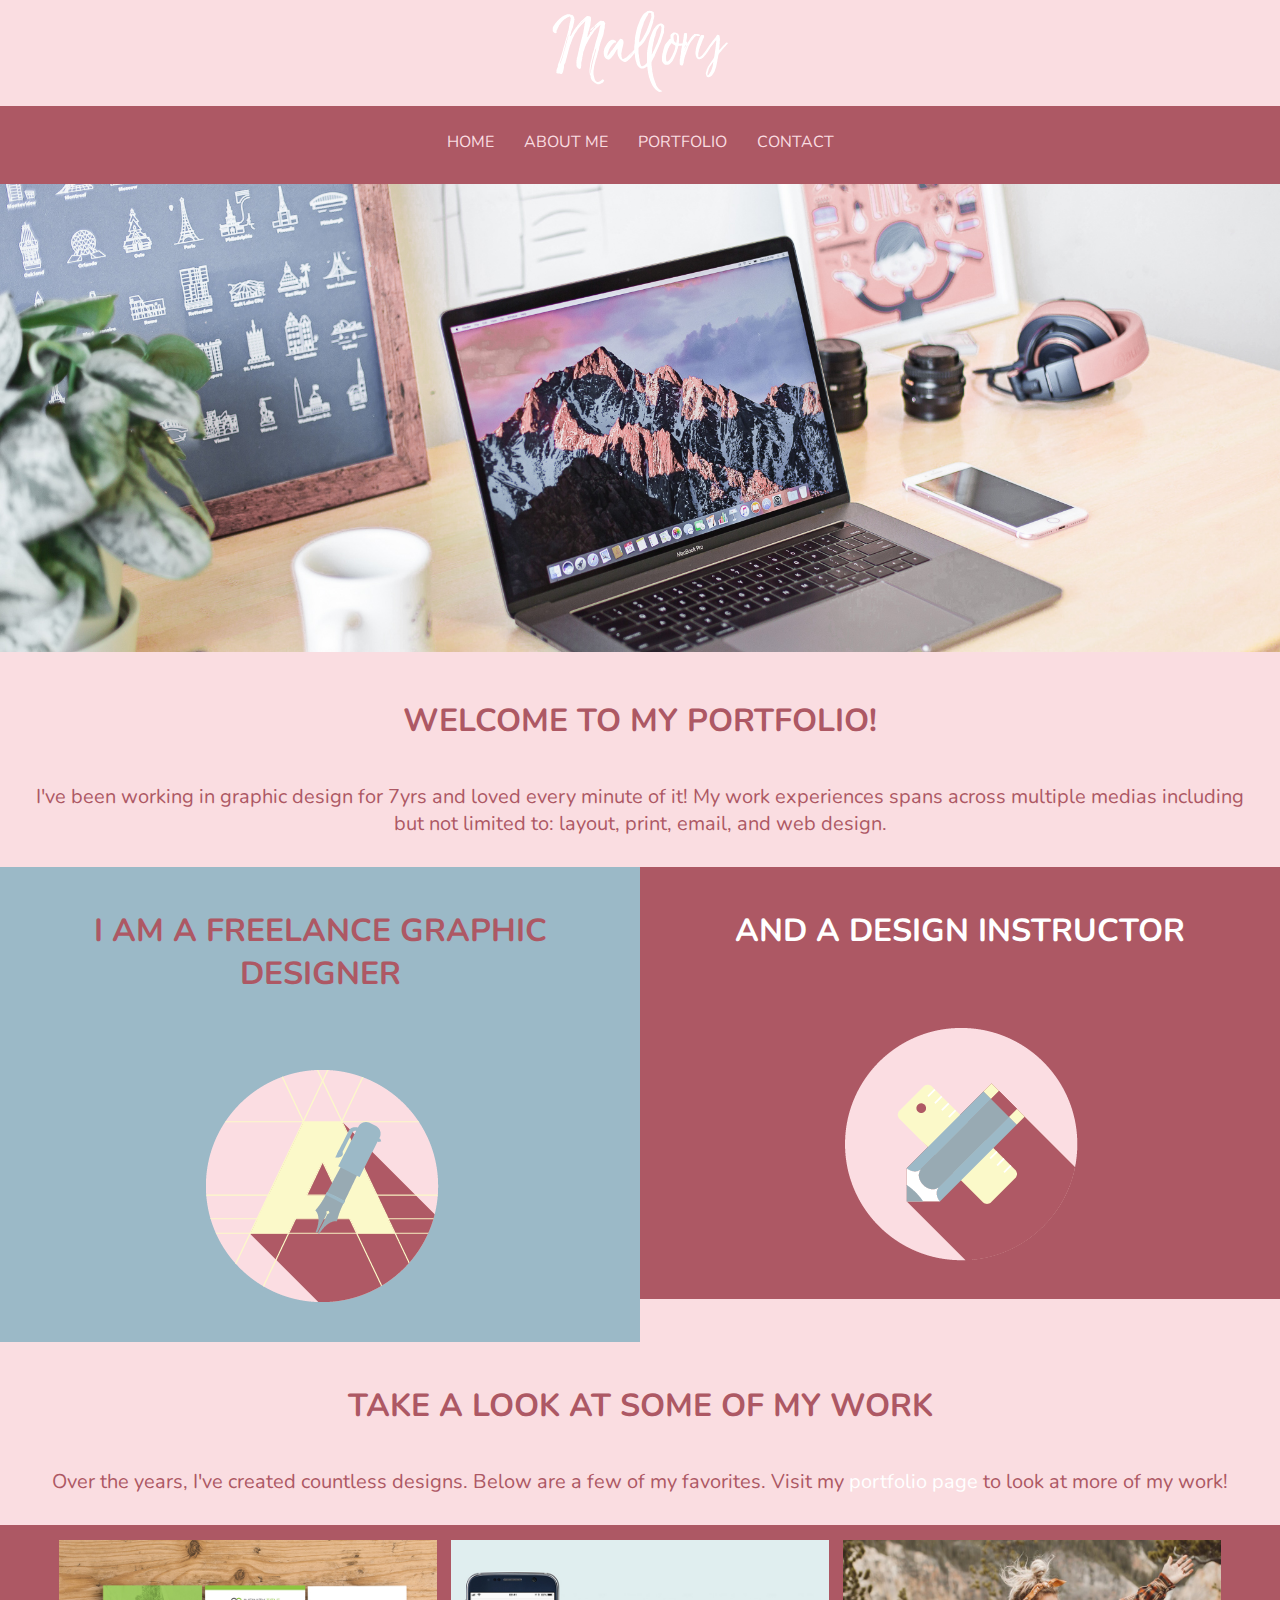
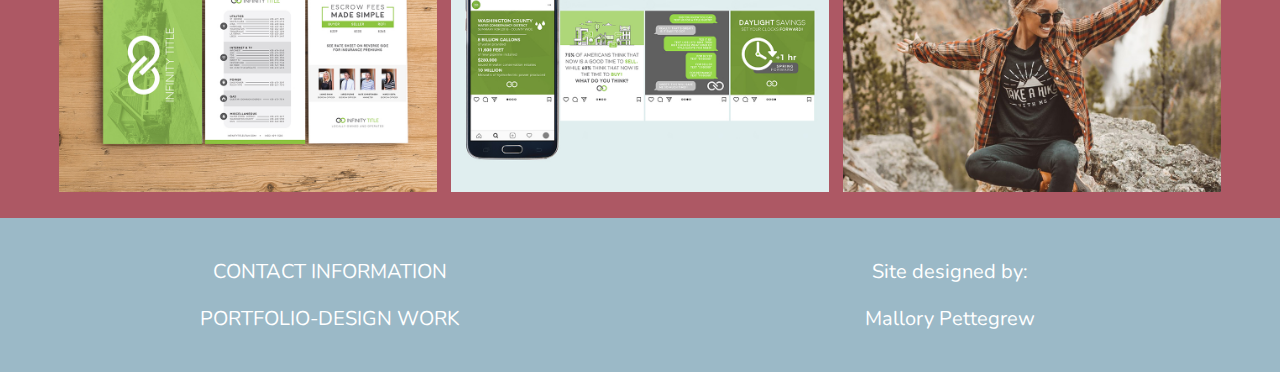
==== index.html @ 2af307a2 "Add files via upload" ====
<!DOCTYPE html>
<html>
    
<head>
    <title>Mallory's Design Portfolio</title>
    <meta charset="UTF-8">
    <meta name="description" content ="Beautiful graphic designs.">
    <meta name="keywords" content="graphic, design, freelance, photography">
    <link rel="stylesheet" type="text/css" href="css/stylesheet.css">
    <link href="https://fonts.googleapis.com/css?family=Nunito&display=swap" rel="stylesheet">
    <meta name="viewport" content="width=device-width, initial-scale=1.0">
</head>
    
<body>
    <img src="img/mallory-01.png" alt="logo">
    
    <nav>
        <ul>
            <li><a href="contact.html">CONTACT</a></li>
            <li><a href="portfolio.html">PORTFOLIO</a></li>
            <li><a href="about.html">ABOUT ME</a></li>
            <li><a href="index.html">HOME</a></li>

        </ul>
    </nav>
    
    <img src="img/header.png" alt="header" style="width:100%">
    
    <h1>WELCOME TO MY PORTFOLIO!</h1>
    <p id="intro">I've been working in graphic design for 7yrs and loved every minute of it! My work experiences spans across multiple medias including but not limited to: layout, print, email, and web design.</p>
    
    <div class="row">
        <div class="column">
            <h1>I AM A FREELANCE GRAPHIC DESIGNER</h1>
            <img src="img/columnicons-02.png" alt="column1" style="max-width:300px">
        </div>

        <div class="column2">
            <h1 class="header1">AND A DESIGN INSTRUCTOR</h1>
            <img src="img/columnicons-01.png" alt="column2" style="max-width:300px">
        </div>
    </div>
    
    <h1>TAKE A LOOK AT SOME OF MY WORK</h1>
    <p id="intro2">Over the years, I've created countless designs. Below are a few of my favorites. Visit my <a href="portfolio.html">portfolio page</a> to look at more of my work!</p>

    <div id="container">

        <div class="gallery">
        <a href="img/portfolio-1.jpg" target="_blank"><img src="img/portfolio-1.jpg" alt="portfolio" width="900px" height="600px">
        </a></div>
        
        <div class="gallery">
        <a href="img/portfolio-2.jpg" target="_blank"><img src="img/portfolio-2.jpg" alt="portfolio" width="900px" height="600px">
        </a></div>

        <div class="gallery">  
        <a href="img/portfolio-3.jpg" target="_blank"><img src="img/portfolio-3.jpg" alt="portfolio" width="900px" height="600px">
        </a></div>

    </div>
    
    <footer>
        <div class="row">
            <div class="column">
            <p>CONTACT INFORMATION</p>
            <p><a href="portfolio.html">PORTFOLIO-DESIGN WORK</a></p>
            </div>
            
            <div class="column">
            <p>Site designed by:</p>
            <p>Mallory Pettegrew</p>
            </div>
        </div>
    </footer>
    
</body>    
</html>
---- css/stylesheet.css ----
body{
	background-color:#fadde1;
	margin: 0 auto;
	padding: 0;
	text-align: center;
	color:#ffffff;
	font-family:"Nunito", sans-serif;
}

h1{
	color:#ad5864;
	padding:20px;
}

p{
	font-size:125%;
}

nav{
	background-color:#ad5864;
}

ul{
	display:inline-block;
	list-style-type:none;
	margin:0 auto;
	padding:10px;
	width:auto;
}

li{
	float:right;
}

li a{
	display:block;
	color:#fadde1;
	text-align:center;
	padding:15px;
	text-decoration:none;
}

li a:hover{
	background-color:#9bb9c7;
}

p#intro{
	color:#ad5864;
	padding:0px 30px 10px 30px;
}

p#intro2{
	color:#ad5864;
	padding: 0px 10px 10px 10px;
}

p a{
	color:#ffffff;
	text-decoration:none;
}

.column{
	background-color:#9bb9c7;
	float:left;
	width:50%;
}

.column2{
	background-color:#ad5864;
	float:left;
	width:50%;
}

.row:after{
	content:"";
	display:table;
	clear:both;
}

.header1{
	color:#ffffff;
}

#container{
	background-color:#ad5864;
	padding:10px;
}

div.gallery{
	display:inline-block;
	padding:5px;
	padding-bottom:10px;
	margin:auto;
	width:30%;
}

div.gallery:hover{
	opacity:0.5;
}

div.gallery img{
	width:100%;
	height:auto;
}

footer{
	display:block;
	background-color:#9bb9c7;
	padding:20px;
}

.contact-column{
	background-color:#9bb9c7;
	float:left;
	width:50%;
}

.contact-column2{
	background-color:#ad5864;
	float:left;
	width:50%;
}

p.contact-column{
	font-size:125%;
}

p.contact-column2{
	font-size:125%;
}

#aboutpic{
	width:100%;
	max-width:600px;
}

@media screen and (max-width:600px){
	.column{
		width:100%;
	}
	.column2{
		width:100%;
	}
	.contact-column{
		width:100%;
	}
	.contact-column2{
		width:100%;
	}
	div.gallery{
		width:100%;
	}
}
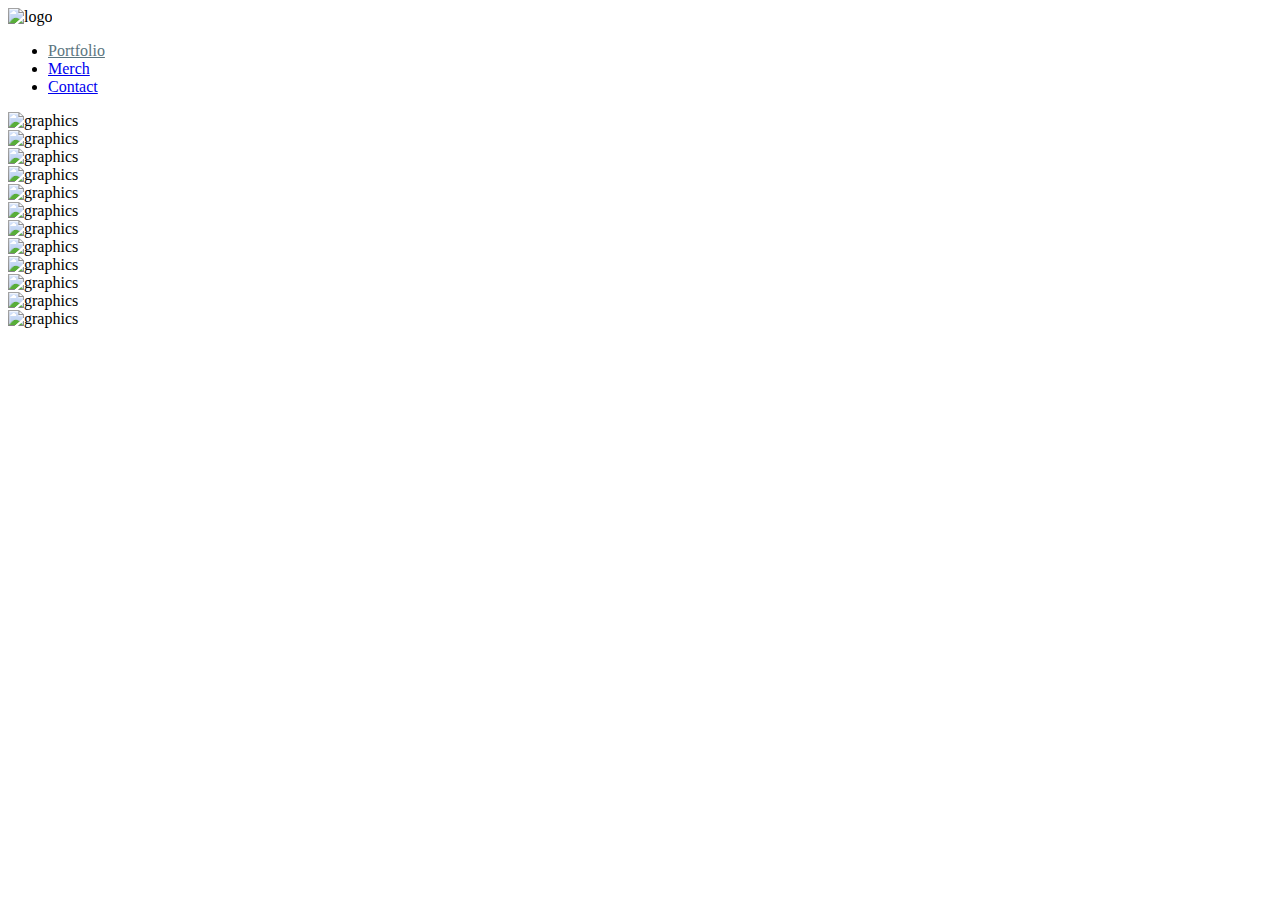
==== commit ce279fd5: "Add files via upload" ====
--- a/index.html
+++ b/index.html
@@ -2,76 +2,114 @@
 <html>
     
 <head>
-    <title>Mallory's Design Portfolio</title>
+    <title>Nathan's Design Portfolio</title>
     <meta charset="UTF-8">
-    <meta name="description" content ="Beautiful graphic designs.">
+    <meta name="description" content ="Cool and interesting graphic designs.">
     <meta name="keywords" content="graphic, design, freelance, photography">
     <link rel="stylesheet" type="text/css" href="css/stylesheet.css">
-    <link href="https://fonts.googleapis.com/css?family=Nunito&display=swap" rel="stylesheet">
+    <!-- <link href="https://fonts.googleapis.com/css?family=IM+Fell+Great+Primer&display=swap" rel="stylesheet"> -->
+    <link href="https://fonts.googleapis.com/css?family=Roboto+Condensed&display=swap" rel="stylesheet">
+<!--     <link href="https://fonts.googleapis.com/css?family=Lato&display=swap" rel="stylesheet"> --> 
     <meta name="viewport" content="width=device-width, initial-scale=1.0">
 </head>
-    
+
+<!--Colors
+    #fff9f3 : Off White
+    #262626 : Off Black
+    #e88813 : Orange
+    #9e6d6b : LowSat Red
+    #5b7580 : LowSat Blue
+    #bf8862 : LowSat Orange
+-->
+ 
 <body>
-    <img src="img/mallory-01.png" alt="logo">
-    
-    <nav>
+
+    <nav class="fixedNav">
+    <img class="navLogo" src="img/iconLogo.png" alt="logo">
         <ul>
-            <li><a href="contact.html">CONTACT</a></li>
-            <li><a href="portfolio.html">PORTFOLIO</a></li>
-            <li><a href="about.html">ABOUT ME</a></li>
-            <li><a href="index.html">HOME</a></li>
-
+            <li><a href="index.html" style="color:#5b7580">Portfolio</a></li>
+            <li><a href="merch.html">Merch</a></li>
+            <li><a href="contact.html">Contact</a></li>
         </ul>
     </nav>
-    
-    <img src="img/header.png" alt="header" style="width:100%">
-    
-    <h1>WELCOME TO MY PORTFOLIO!</h1>
-    <p id="intro">I've been working in graphic design for 7yrs and loved every minute of it! My work experiences spans across multiple medias including but not limited to: layout, print, email, and web design.</p>
-    
-    <div class="row">
-        <div class="column">
-            <h1>I AM A FREELANCE GRAPHIC DESIGNER</h1>
-            <img src="img/columnicons-02.png" alt="column1" style="max-width:300px">
+
+<!--     <div id="containerLight">  -->   
+<!--         <img class="homelogo" src="img/MTLogo.png" alt="logo" style="width:200px"> -->
+
+        <!-- <h1>Nathan Miller</h1>
+        <p id="intro">Creatively influenced by video game culture and educated to industry standards. <br> My goal is to help people pull their ideas out of the creative abyss and into the world.</p> -->
+       
+<!--     </div> -->
+    <div class="lowContentWrapper">
+        <div class="containerLightPageTop">
+            <!-- <div class="gallery">
+            <a href="graphics.html" target="_blank"><img src="img/fox1.jpg" alt="graphics">
+            </a></div> -->
+            <div class="gallery">
+            <img src="img/portfolioApocalypse.jpg" alt="graphics">
+            </div>
+
+            <div class="gallery">
+            <img src="img/portfolioInvisible.jpg" alt="graphics">
+            </div>
+
+            <div class="gallery">
+            <img src="img/portfolioRestore.jpg" alt="graphics">
+            </div>
+
+            <div class="gallery">
+            <img src="img/portfolioFox1.jpg" alt="graphics">
+            </div> 
+
+            <div class="gallery">
+            <img src="img/portfolioFox2.jpg" alt="graphics">
+            </div>
+
+            <div class="gallery">
+            <img src="img/portfolioFox3.jpg" alt="graphics">
+            </div>  
+
+            <div class="gallery">
+            <img src="img/portfolioCityscape.jpg" alt="graphics">
+            </div> 
+
+            <div class="gallery">
+            <img src="img/portfolioFireWolf.jpg" alt="graphics">
+            </div>
+
+            <div class="gallery">
+            <img src="img/portfolioLogos.jpg" alt="graphics">
+            </div>
+
+            <div class="gallery">
+            <img src="img/portfolioDragonfly.jpg" alt="graphics">
+            </div> 
+
+            <div class="gallery">
+            <img src="img/portfolioFlowers.jpg" alt="graphics">
+            </div>
+
+            <div class="gallery">
+            <img src="img/portfolioPark.jpg" alt="graphics">
+            </div>
+        </div>
+    </div>
+    <footer>
+<!--         <div class="merchLinkIcons">
+        <img src="img/L/IconBigFirst.png" alt="graphics">
         </div>
 
-        <div class="column2">
-            <h1 class="header1">AND A DESIGN INSTRUCTOR</h1>
-            <img src="img/columnicons-01.png" alt="column2" style="max-width:300px">
+        <div class="merchLinkIcons">
+        <img src="img/L/IconBigPrevious.png" alt="graphics" style="margin-right:50px">
+        </div>      
+
+        <div class="merchLinkIcons">
+        <img src="img/L/IconBigNext.png" alt="graphics" style="margin-left:50px">
         </div>
-    </div>
-    
-    <h1>TAKE A LOOK AT SOME OF MY WORK</h1>
-    <p id="intro2">Over the years, I've created countless designs. Below are a few of my favorites. Visit my <a href="portfolio.html">portfolio page</a> to look at more of my work!</p>
 
-    <div id="container">
-
-        <div class="gallery">
-        <a href="img/portfolio-1.jpg" target="_blank"><img src="img/portfolio-1.jpg" alt="portfolio" width="900px" height="600px">
-        </a></div>
-        
-        <div class="gallery">
-        <a href="img/portfolio-2.jpg" target="_blank"><img src="img/portfolio-2.jpg" alt="portfolio" width="900px" height="600px">
-        </a></div>
-
-        <div class="gallery">  
-        <a href="img/portfolio-3.jpg" target="_blank"><img src="img/portfolio-3.jpg" alt="portfolio" width="900px" height="600px">
-        </a></div>
-
-    </div>
-    
-    <footer>
-        <div class="row">
-            <div class="column">
-            <p>CONTACT INFORMATION</p>
-            <p><a href="portfolio.html">PORTFOLIO-DESIGN WORK</a></p>
-            </div>
-            
-            <div class="column">
-            <p>Site designed by:</p>
-            <p>Mallory Pettegrew</p>
-            </div>
-        </div>
+        <div class="merchLinkIcons">
+        <img src="img/L/IconBigLast.png" alt="graphics">
+        </div> -->
     </footer>
     
 </body>    
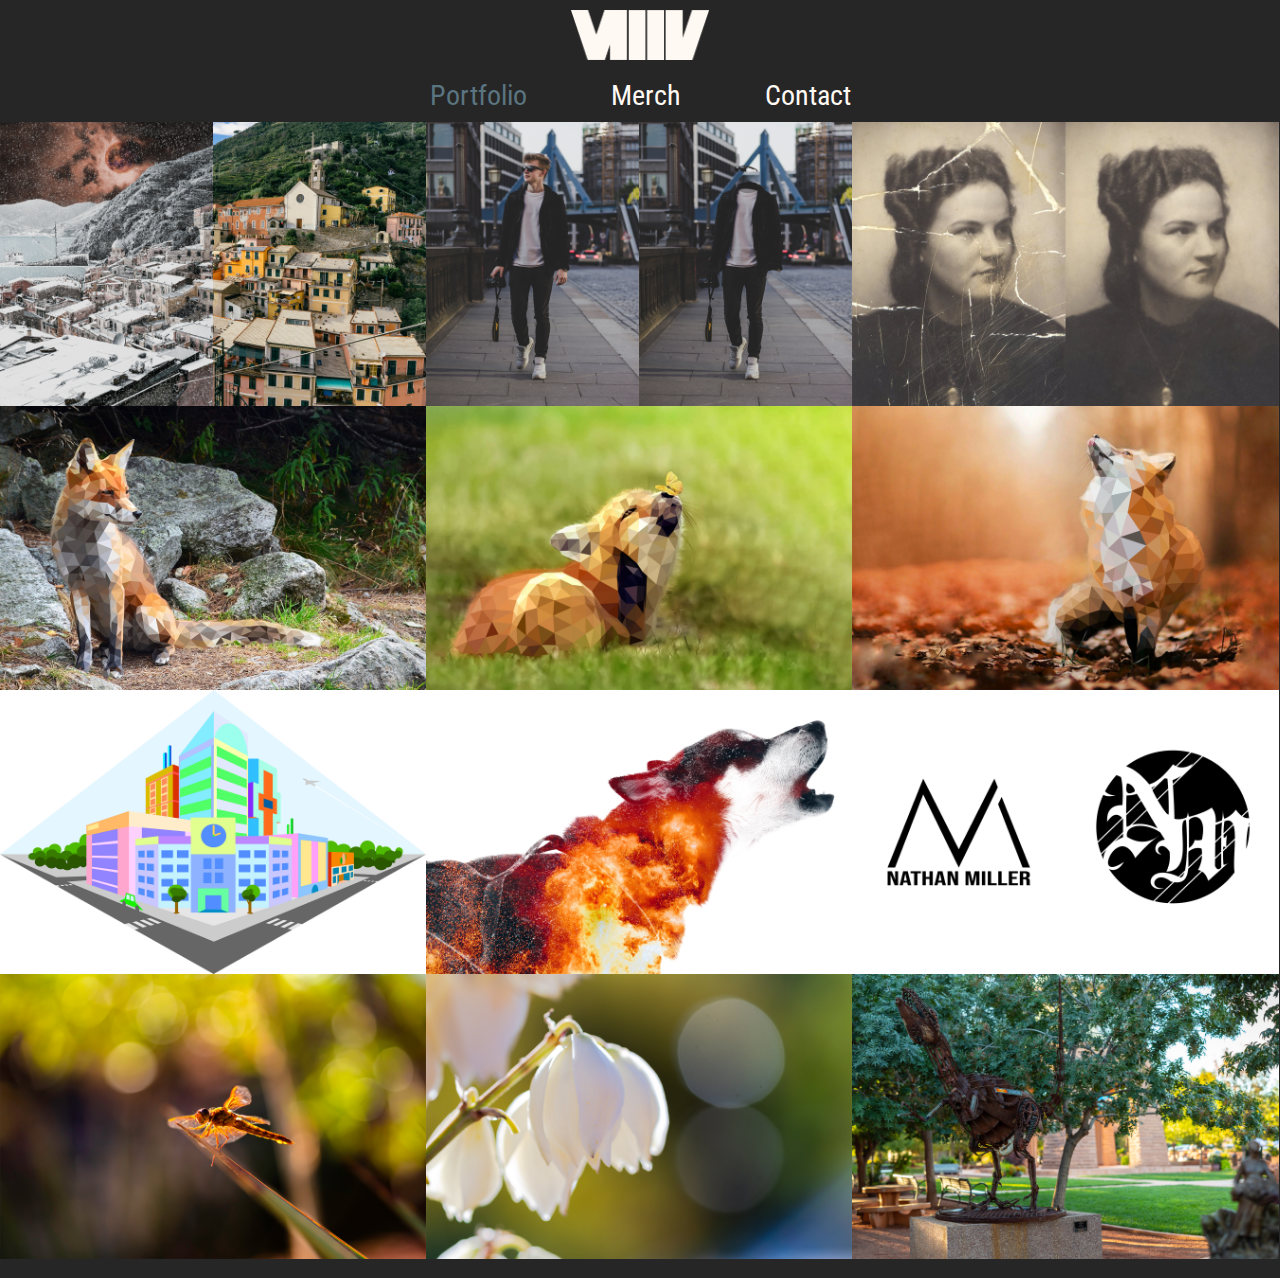
==== commit ca35cb0d: "Update index.html" ====
--- a/index.html
+++ b/index.html
@@ -74,7 +74,7 @@
             </div> 
 
             <div class="gallery">
-            <img src="img/portfolioFireWolf.jpg" alt="graphics">
+            <img src="img/portfolioFirewolf.jpg" alt="graphics">
             </div>
 
             <div class="gallery">
@@ -113,4 +113,4 @@
     </footer>
     
 </body>    
-</html>+</html>
--- a/css/stylesheet.css
+++ b/css/stylesheet.css
@@ -0,0 +1,195 @@
+html, body{
+	background-color:#262626;
+	height:100%;
+	margin: 0;
+	padding: 0;
+	text-align: center;
+	color:#000000;
+	/*font-family: 'IM Fell Great Primer', serif;*/
+	font-family: 'Roboto Condensed', sans-serif;
+	/*font-family: 'Lato', sans-serif;*/
+}
+
+h1{
+	color:#262626;
+	font-size:200%;
+}
+
+p{
+	font-size:180%;
+	margin:0;
+	padding:0;
+	height:100%;
+	width:100%;
+	color:#fff9f3;
+}
+
+
+
+nav{
+	background-color:#262626;
+}
+
+.fixedNav{
+	position:fixed;
+	top:0;
+	width:100%;
+}
+
+.navLogo{
+	padding: 10px;
+	padding-bottom: 5px;
+	max-height: 50px;
+}
+
+ul{
+	list-style-type:none;
+	margin:0;
+	padding:0px;
+	overflow:hidden;
+	background-color: #262626;
+}
+
+li{
+	display:inline-block;
+	float:center;
+}
+
+li a{
+	display:block;
+	/*display:inline-block;*/
+	color:#fff9f3;
+	text-align:center;
+	padding:10px 40px;
+	text-decoration:none;
+	font-size:175%;
+}
+
+li a:hover{
+	background-color:#e88813;
+}
+
+.containerLightPageTop{
+	/*background-color:#fff9f3;*/
+	background-color:#262626;
+	width:100%;
+	padding-top:122px;
+	height:100%;
+}
+
+.lowContentWrapper{
+	/*padding: 20px;*/
+	min-height: 100%;
+	margin: 0 auto -98px;
+}
+
+.containerLight{
+	background-color:#fff9f3;
+	width:100%;
+}
+
+li img{
+	display:inline-block;
+	height:94px;
+}
+
+li img:hover{
+	background-color:#e88813;
+	/*height:98px;*/
+}
+
+div.gallery{
+	/*margin-top:100px;*/
+	display:inline-grid;
+	/*margin:auto;*/
+	width:33.3%;
+	/*width:24.75%;*/
+	float:left;
+}
+
+div.merchPicture{
+	/*max-width: 1250px;*/
+	/*float:center;*/
+	float:left;
+	width:50%;
+	display:inline-grid;
+	/*display:block;*/
+}
+
+div.merchPicture img{
+	max-width:100%;
+	height:auto;
+	float:left;
+}
+
+.purchaseInfo{
+	display:block;
+	width:100%;
+}
+
+div.merchLinkIcons{
+	/*overflow:hidden;*/
+	/*list-style-type:none;*/
+	background-color:#262626;
+	display:inline;
+	float:center;
+}
+
+div.merchLinkIcons img{
+	max-height:94px;
+	/*height:auto;*/
+}
+
+div.merchLinkIcons img:hover{
+	background-color:#e88813;
+}
+
+/*div.gallery:hover{
+	opacity:0.5;
+}*/
+
+div.gallery img{
+	max-width:100%;
+	height:auto;
+}
+
+/*.row:after{
+	content:"";
+	display:table;
+	clear:both;
+}*/
+
+footer{
+	display:inline-block;
+	/*padding-top:3px;*/
+	background-color:#262626;
+	color:#fff9f3;
+	font-size:80%;
+	bottom:0;
+	width:100%;
+	/*z-index: 1;*/
+	position:sticky;
+	/*bottom:0px;*/
+}
+
+ @media screen and (max-width:1200px){
+	div.gallery{
+		width:50%;
+		/*width:49.75%;*/
+	}
+	div.merchPicture{
+		width:100%;
+	}
+}
+
+ @media screen and (max-width:1250px){
+	.merchPicture{
+		width:100%;
+	}
+}
+
+ @media screen and (max-width:750px){
+	div.gallery{
+		width:100%;
+	}
+}
